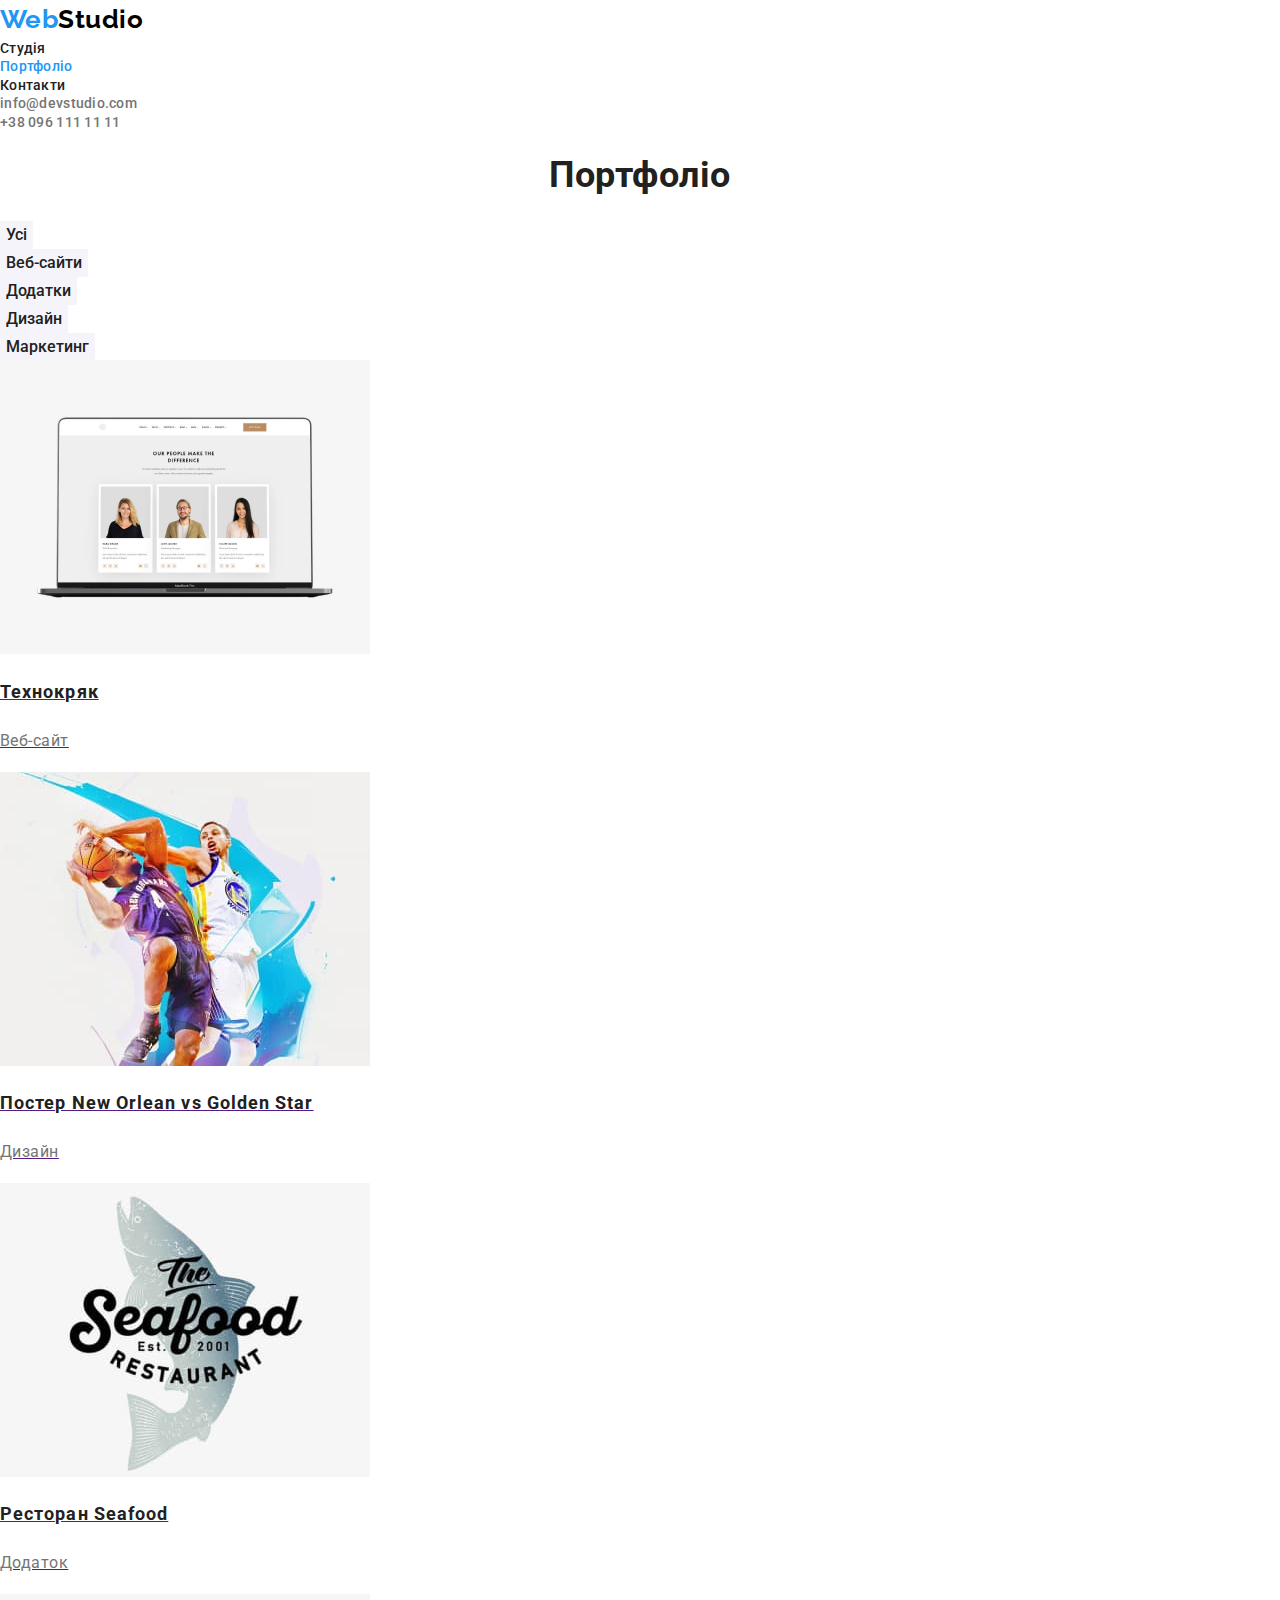
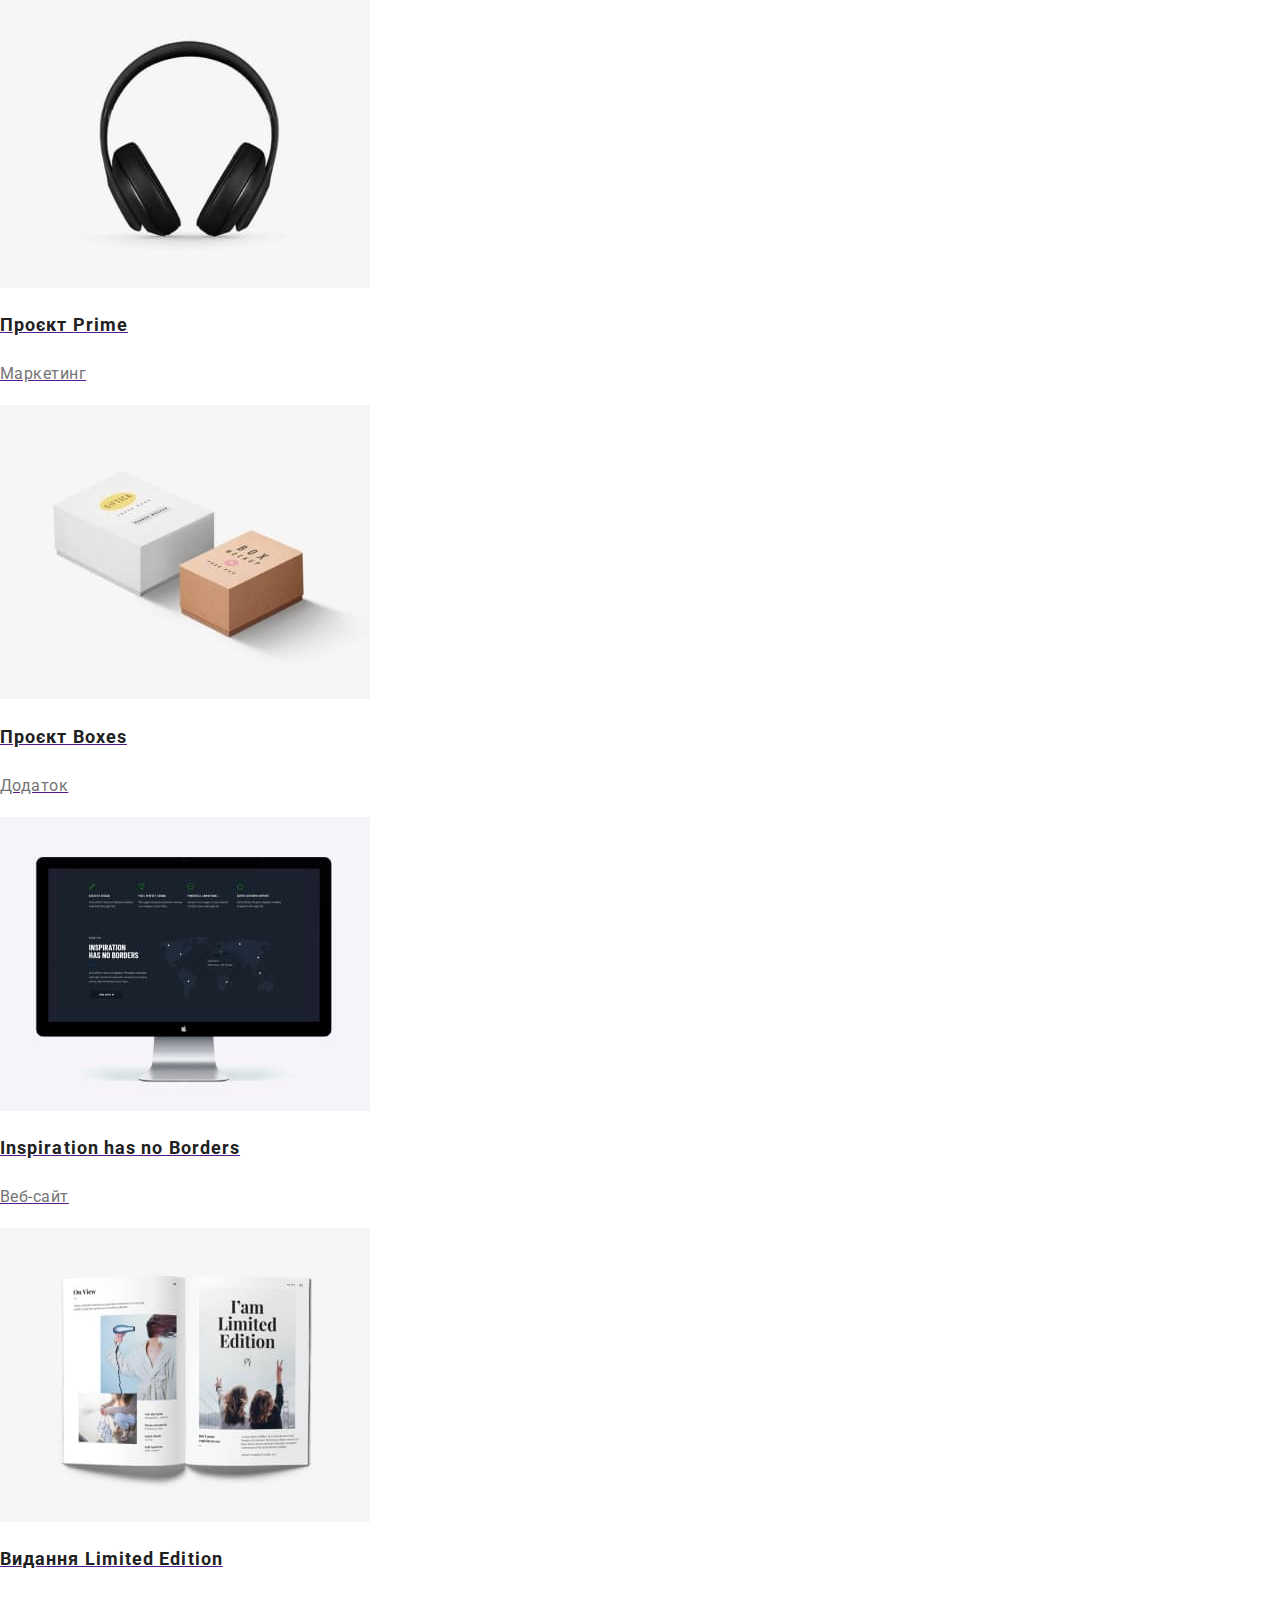
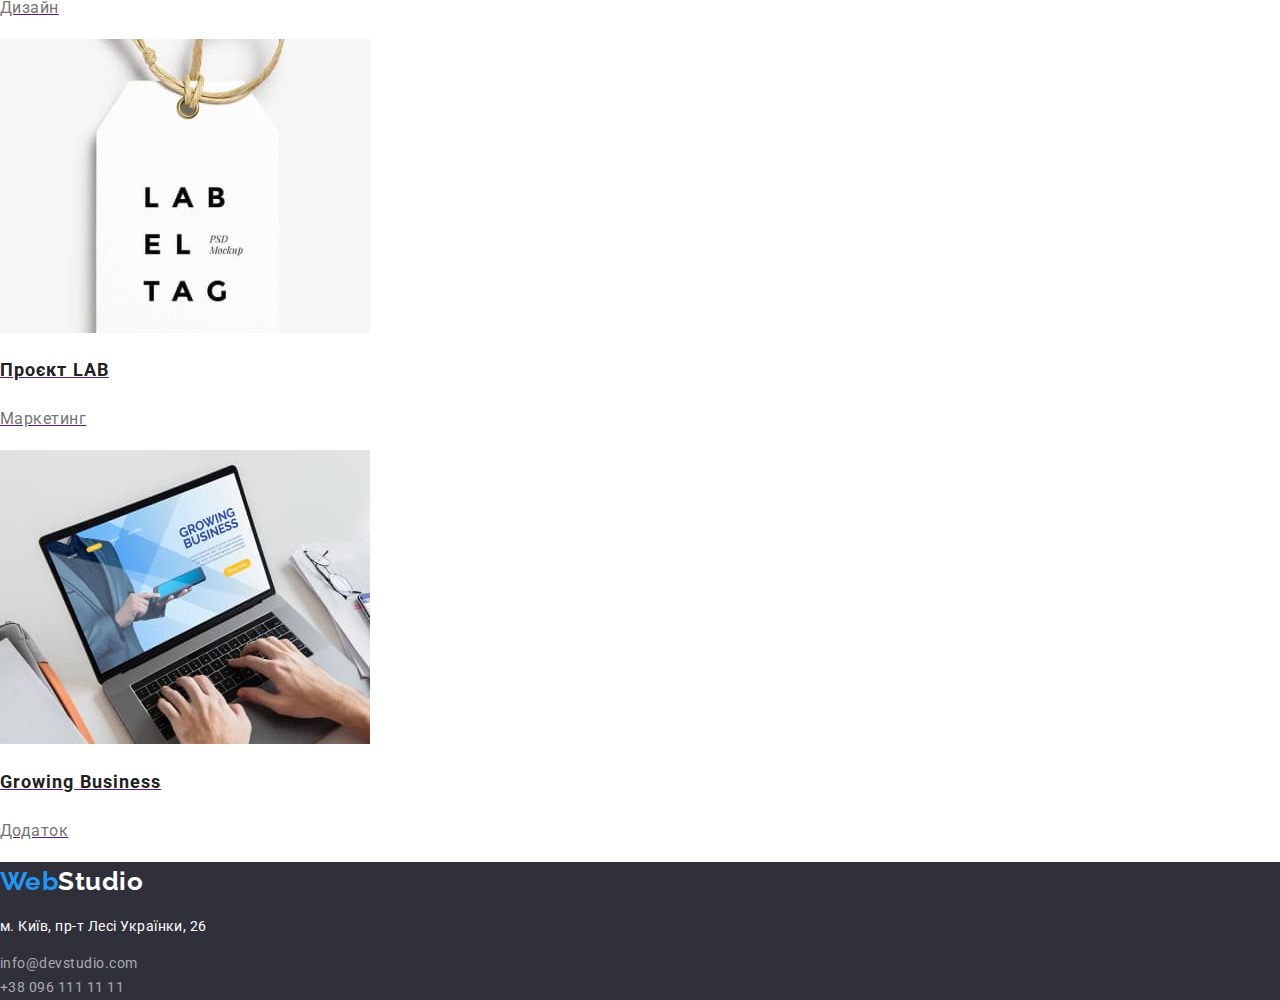
==== portfolio.html @ a96c17d5 "add project from hw2" ====
<!DOCTYPE html>
<html lang="uk">
  <head>
    <meta charset="UTF-8" />
    <meta http-equiv="X-UA-Compatible" content="IE=edge" />
    <meta name="viewport" content="width=device-width, initial-scale=1.0" />
    <title>WebStudio</title>
    <link
    href="https://fonts.googleapis.com/css2?family=Raleway:wght@700&family=Roboto:wght@400;500;700;900&display=swap"
    rel="stylesheet"
    />
    <link rel="stylesheet" href="https://cdnjs.cloudflare.com/ajax/libs/modern-normalize/1.1.0/modern-normalize.min.css"/>
    <link rel="stylesheet" href="css/style.css" />
  </head>

  <body>
    <header class="page-header">
      <nav>
        <a class="logo link" href="#"
          ><span class="logo-web">Web</span>Studio</a
        >
        <ul class="nav-bar list">
          <li><a class="nav-link link" href="./index.html">Студія</a></li>
          <li>
            <a class="nav-link link current" href="./portfolio.html"
              >Портфоліо</a
            >
          </li>
          <li><a class="nav-link link" href="#">Контакти</a></li>
        </ul>
      </nav>
      <ul class="header-contact list">
        <li>
          <a class="header-contact-link link" href="mailto:info@devstudio.com"
            >info@devstudio.com</a
          >
        </li>
        <li>
          <a class="header-contact-link link" href="tel:+380961111111"
            >+38 096 111 11 11</a
          >
        </li>
      </ul>
    </header>

    <main>
      <section class="section">
        <h1 class="section-title">Портфоліо</h1>
        <ul class="filter-wrapper list">
          <li><button class="btn btn-secondary" type="button">Усі</button></li>
          <li>
            <button class="btn btn-secondary" type="button">Веб-сайти</button>
          </li>
          <li>
            <button class="btn btn-secondary" type="button">Додатки</button>
          </li>
          <li>
            <button class="btn btn-secondary" type="button">Дизайн</button>
          </li>
          <li>
            <button class="btn btn-secondary" type="button">Маркетинг</button>
          </li>
        </ul>
      <!-- </section>
      <section class="section">
        <h2 class="section-title">Приклади роботи</h2> -->
        <ul class="examples-wrapper list">
          <li>
            <a class="examples-wrapper-item" href="">
              <img
                class="img"
                src="./images/projects/img.jpg"
                alt=""
                width="370"
              />
              <div>
                <h2 class="prjct">Технокряк</h2>
                <p class="spcfn">Веб-сайт</p>
              </div>
            </a>
          </li>
          <li>
            <a class="examples-wrapper-item" href="">
              <img
                class="img"
                src="./images/projects/img(1).jpg"
                alt=""
                width="370"
              />
              <div>
                <h2 class="prjct">Постер New Orlean vs Golden Star</h2>
                <p class="spcfn">Дизайн</p>
              </div>
            </a>
          </li>
          <li>
            <a class="examples-wrapper-item" href="">
              <img
                class="img"
                src="./images/projects/img(2).jpg"
                alt=""
                width="370"
              />
              <div>
                <h2 class="prjct">Ресторан Seafood</h2>
                <p class="spcfn">Додаток</p>
              </div>
            </a>
          </li>
          <li>
            <a class="examples-wrapper-item" href="">
              <img
                class="img"
                src="./images/projects/img(3).jpg"
                alt=""
                width="370"
              />
              <div>
                <h2 class="prjct">Проєкт Prime</h2>
                <p class="spcfn">Маркетинг</p>
              </div>
            </a>
          </li>
          <li>
            <a class="examples-wrapper-item" href="">
              <img
                class="img"
                src="./images/projects/img(4).jpg"
                alt=""
                width="370"
              />
              <div>
                <h2 class="prjct">Проєкт Boxes</h2>
                <p class="spcfn">Додаток</p>
              </div>
            </a>
          </li>
          <li>
            <a class="examples-wrapper-item" href="">
              <img
                class="img"
                src="./images/projects/img(5).jpg"
                alt=""
                width="370"
              />
              <div>
                <h2 class="prjct">Inspiration has no Borders</h2>
                <p class="spcfn">Веб-сайт</p>
              </div>
            </a>
          </li>
          <li>
            <a class="examples-wrapper-item" href="">
              <img
                class="img"
                src="./images/projects/img(6).jpg"
                alt=""
                width="370"
              />
              <div>
                <h2 class="prjct">Видання Limited Edition</h2>
                <p class="spcfn">Дизайн</p>
              </div>
            </a>
          </li>
          <li>
            <a class="examples-wrapper-item" href="">
              <img
                class="img"
                src="./images/projects/img(7).jpg"
                alt=""
                width="370"
              />
              <div>
                <h2 class="prjct">Проєкт LAB</h2>
                <p class="spcfn">Маркетинг</p>
              </div>
            </a>
          </li>
          <li>
            <a class="examples-wrapper-item" href="">
              <img
                class="img"
                src="./images/projects/img(8).jpg"
                alt=""
                width="370"
              />
              <div>
                <h2 class="prjct">Growing Business</h2>
                <p class="spcfn">Додаток</p>
              </div>
            </a>
          </li>
        </ul>
      </section>
    </main>

    <footer class="page-footer">
      <a class="logo link" href="#"><span class="logo-web">Web</span>Studio</a>
      <address class="footer-contact">
        <p class="address">м. Київ, пр-т Лесі Українки, 26</p>
        <ul class="list">
          <li>
            <a class="footer-contact-link link" href="mailto:info@devstudio.com"
              >info@devstudio.com</a
            >
          </li>
          <li>
            <a class="footer-contact-link link" href="tel:+380961111111"
              >+38 096 111 11 11</a
            >
          </li>
        </ul>
      </address>
    </footer>
  </body>
</html>
---- css/style.css ----
:root {
    --primary-color: #757575;
    --secondary-color: #212121;
    --accent-color: #2196F3;
    --bcg-pr-color: #FFFFFF;
    --bcg-sc-color: #2F303A;
    --footer-cont-color: rgba(255, 255, 255, 0.6);
    --white-color: #FFFFFF;
    --black-color: #000000;
    --btn-bcg-color: #F5F4FA;
}
.list {
    list-style: none;
    padding: 0;
    margin: 0;
}
.link {
    text-decoration: none;
}

/* Buttons styles */

.btn {
    /* background-color: var(--accent-color);
    color: var(--white-color); */
    border: none;
    font-family: inherit;
    cursor: pointer;
}
.btn-primary {
    font-weight: 700;
    font-size: 16px;
    line-height: 30px;
    display: flex;
    align-items: center;
    text-align: center;
    letter-spacing: 0.06em;
    background-color: var(--accent-color);
    color: var(--white-color);
}
.btn-secondary {
    font-weight: 500;
    font-size: 16px;
    line-height: 1.62;
    text-align: center;
    background-color: var(--btn-bcg-color);
    color: var(--secondary-color);
}
.btn-secondary:hover,
.btn-secondary:focus {
    background-color: var(--accent-color);
    color: var(--white-color);
}

/* Body */

body {
    font-family: Roboto, sans-serif;
    background-color: var(--bcg-pr-color);
    color: var(--primary-color);
    letter-spacing: 0.03em;
}

.section-title {
    font-weight: 700;
    font-size: 36px;
    line-height: 1.16;
    text-align: center;
    color: var(--secondary-color);
}

/* logo */
.logo {
    font-family: 'Raleway';
    font-style: normal;
    font-weight: 700;
    font-size: 26px;
    line-height: 1.5;
    color: var(--black-color);
}
.logo-web{
    color: var(--accent-color);
}

/* nav-bar */

.nav-link {
    font-weight: 500;
    font-size: 14px;
    line-height: 1.14;
    letter-spacing: 0.02em;
    color: var(--secondary-color);
}
.nav-link:hover,
.nav-link:focus {
    color:var(--accent-color);
}
.nav-link.current {
    color: var(--accent-color);
}
/* header contacts */

.header-contact-link {
    font-weight: 500;
    font-size: 14px;
    line-height: 1.14;
    letter-spacing: 0.02em;
    color: var(--primary-color);
}
.header-contact-link:hover,
.header-contact-link:focus {
    color: var(--accent-color);
}

/* section decision */

.decision-title {
    font-weight: 900;
    font-size: 44px;
    line-height: 1.36;
    text-align: center;
    letter-spacing: 0.06em;
    text-transform: uppercase;
    color: var(--white-color);
    background-color: var(--bcg-sc-color);
}
/* .decision-btn{
    font-weight: 700;
    font-size: 16px;
    line-height: 1.88;
    display: flex;
    align-items: center;
    text-align: center;
    letter-spacing: 0.06em;
    color: var(--white-color);
    background-color: var(--accent-color);
    border: none;
} */


/* section specifics */

.specifics-wrapper .title {
    font-weight: 700;
    font-size: 14px;
    line-height: 1.14;
    text-transform: uppercase;
    color: var(--secondary-color);
}

.specifics-wrapper .descr {
    font-weight: 400;
    font-size: 14px;
    line-height: 1.7;
    color: var(--primary-color);
}

/* section team */

.team-wrapper .name {
    font-weight: 500;
    font-size: 16px;
    line-height: 1.18;
    text-align: center;
    color: var(--secondary-color);
}
.team-wrapper .post {
    font-weight: 400;
    font-size: 16px;
    line-height: 1.18;
    text-align: center;
    color: var(--primary-color);
}

/* footer */

.page-footer {
    background-color: var(--bcg-sc-color);
}
.page-footer .logo {
    color: var(--white-color);
}

.footer-contact {
    font-style: normal;
}

.address {
    font-weight: 400;
    font-size: 14px;
    line-height: 1.7;
    color: var(--white-color);
}

.footer-contact-link {
    font-weight: 400;
    font-size: 14px;
    line-height: 1.7;
    color: var(--footer-cont-color);
}
.footer-contact-link:hover,
.footer-contact-link:focus
 {
    color: var(--accent-color);
}

/* Portfolio */

.examples-wrapper .prjct{
    font-weight: 700;
    font-size: 18px;
    line-height: 2;
    letter-spacing: 0.06em;
    color: var(--secondary-color);
}
.examples-wrapper .spcfn{
    font-weight: 400;
    font-size: 16px;
    line-height: 1.87;
    color: var(--primary-color);
}
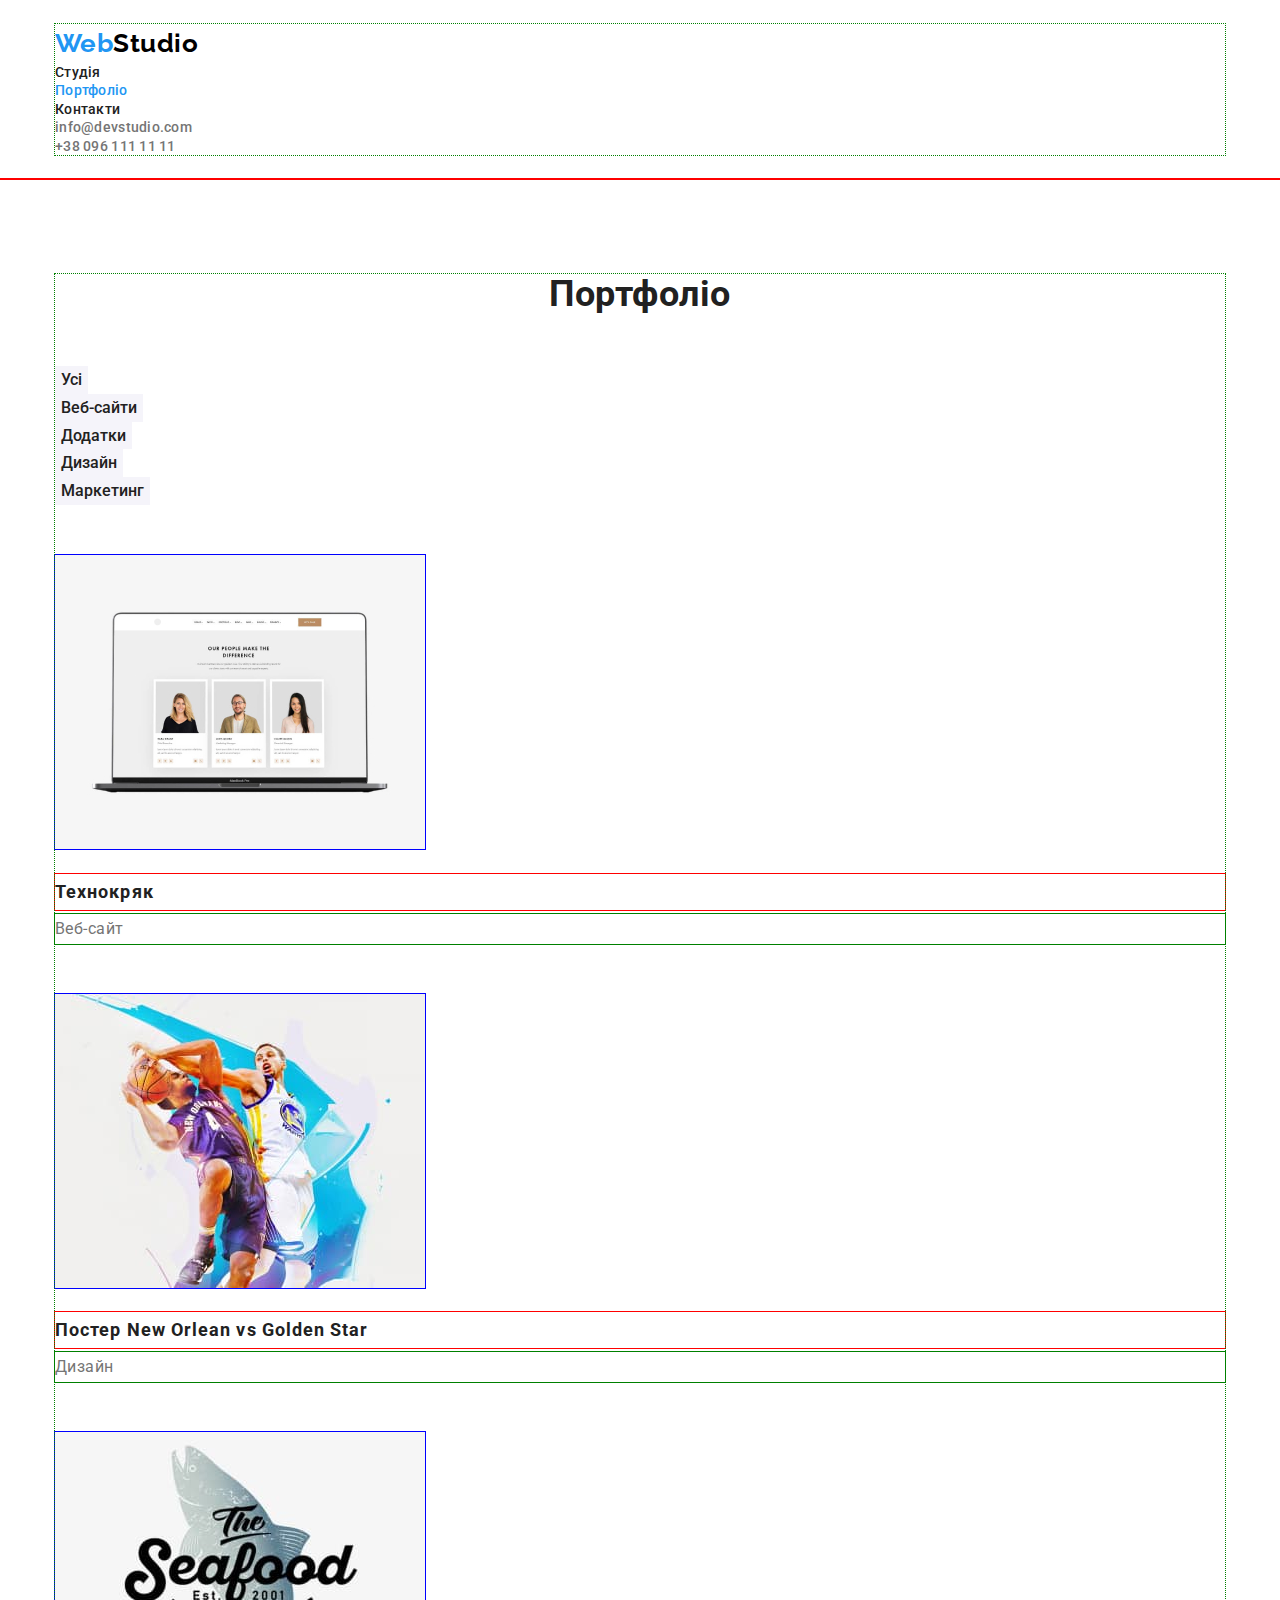
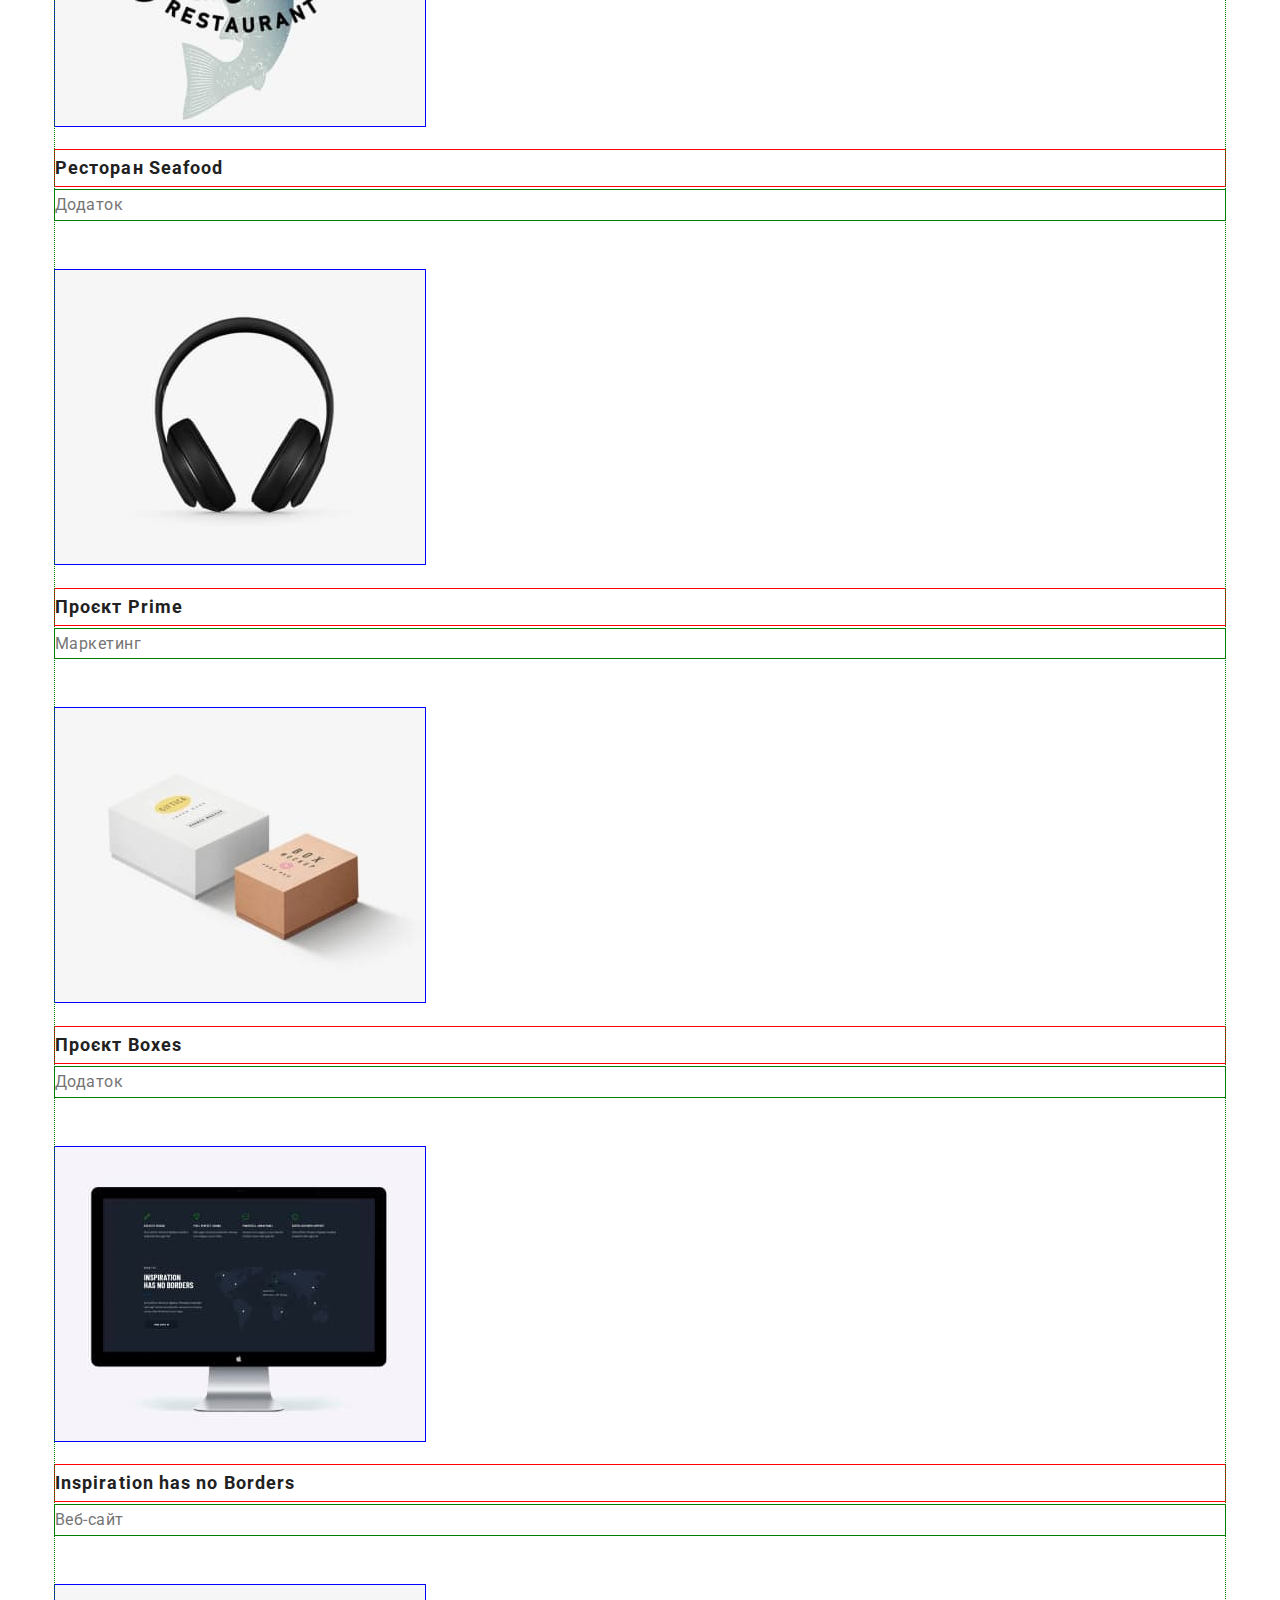
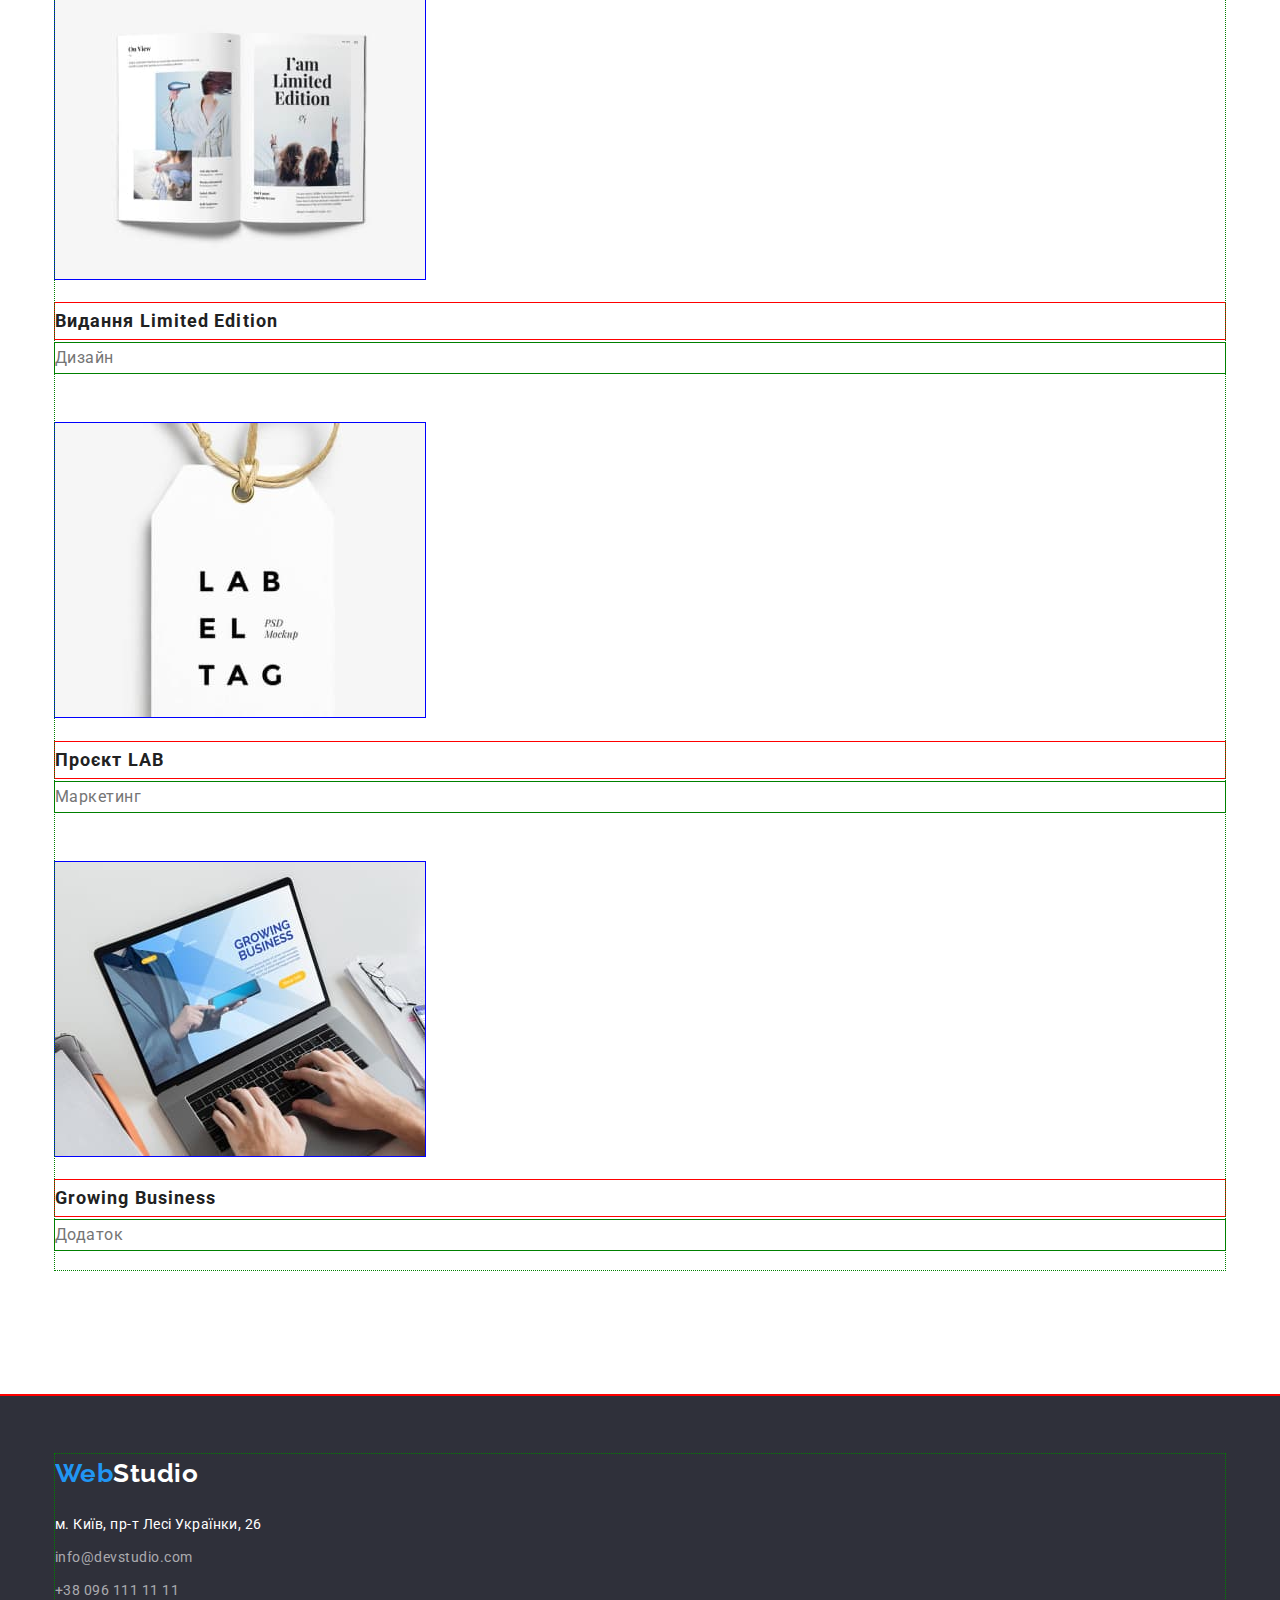
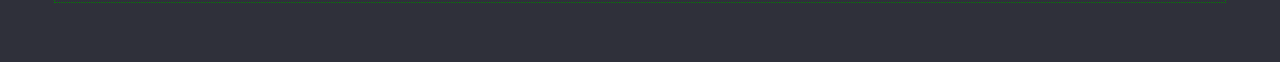
==== commit 800c6068: "add pad mar" ====
--- a/portfolio.html
+++ b/portfolio.html
@@ -15,203 +15,150 @@
 
   <body>
     <header class="page-header">
-      <nav>
-        <a class="logo link" href="#"
-          ><span class="logo-web">Web</span>Studio</a
-        >
-        <ul class="nav-bar list">
-          <li><a class="nav-link link" href="./index.html">Студія</a></li>
+      <div class="container">
+        <nav>
+          <a class="logo link" href="#"><span class="logo-web">Web</span>Studio</a>
+          <ul class="nav-bar list">
+            <li>
+              <a class="nav-link link " href="./index.html">Студія</a>
+            </li>
+            <li>
+              <a class="nav-link link current" href="./portfolio.html">Портфоліо</a>
+            </li>
+            <li><a class="nav-link link" href="#">Контакти</a></li>
+          </ul>
+        </nav>
+        <ul class="header-contact list">
           <li>
-            <a class="nav-link link current" href="./portfolio.html"
-              >Портфоліо</a
-            >
+            <a class="header-contact-link link" href="mailto:info@devstudio.com">info@devstudio.com</a>
           </li>
-          <li><a class="nav-link link" href="#">Контакти</a></li>
+          <li>
+            <a class="header-contact-link link" href="tel:+380961111111">+38 096 111 11 11</a>
+          </li>
         </ul>
-      </nav>
-      <ul class="header-contact list">
-        <li>
-          <a class="header-contact-link link" href="mailto:info@devstudio.com"
-            >info@devstudio.com</a
-          >
-        </li>
-        <li>
-          <a class="header-contact-link link" href="tel:+380961111111"
-            >+38 096 111 11 11</a
-          >
-        </li>
-      </ul>
+      </div>
     </header>
 
     <main>
       <section class="section">
-        <h1 class="section-title">Портфоліо</h1>
-        <ul class="filter-wrapper list">
-          <li><button class="btn btn-secondary" type="button">Усі</button></li>
-          <li>
-            <button class="btn btn-secondary" type="button">Веб-сайти</button>
-          </li>
-          <li>
-            <button class="btn btn-secondary" type="button">Додатки</button>
-          </li>
-          <li>
-            <button class="btn btn-secondary" type="button">Дизайн</button>
-          </li>
-          <li>
-            <button class="btn btn-secondary" type="button">Маркетинг</button>
-          </li>
-        </ul>
-      <!-- </section>
-      <section class="section">
-        <h2 class="section-title">Приклади роботи</h2> -->
-        <ul class="examples-wrapper list">
-          <li>
-            <a class="examples-wrapper-item" href="">
-              <img
-                class="img"
-                src="./images/projects/img.jpg"
-                alt=""
-                width="370"
-              />
-              <div>
-                <h2 class="prjct">Технокряк</h2>
-                <p class="spcfn">Веб-сайт</p>
-              </div>
-            </a>
-          </li>
-          <li>
-            <a class="examples-wrapper-item" href="">
-              <img
-                class="img"
-                src="./images/projects/img(1).jpg"
-                alt=""
-                width="370"
-              />
-              <div>
-                <h2 class="prjct">Постер New Orlean vs Golden Star</h2>
-                <p class="spcfn">Дизайн</p>
-              </div>
-            </a>
-          </li>
-          <li>
-            <a class="examples-wrapper-item" href="">
-              <img
-                class="img"
-                src="./images/projects/img(2).jpg"
-                alt=""
-                width="370"
-              />
-              <div>
-                <h2 class="prjct">Ресторан Seafood</h2>
-                <p class="spcfn">Додаток</p>
-              </div>
-            </a>
-          </li>
-          <li>
-            <a class="examples-wrapper-item" href="">
-              <img
-                class="img"
-                src="./images/projects/img(3).jpg"
-                alt=""
-                width="370"
-              />
-              <div>
-                <h2 class="prjct">Проєкт Prime</h2>
-                <p class="spcfn">Маркетинг</p>
-              </div>
-            </a>
-          </li>
-          <li>
-            <a class="examples-wrapper-item" href="">
-              <img
-                class="img"
-                src="./images/projects/img(4).jpg"
-                alt=""
-                width="370"
-              />
-              <div>
-                <h2 class="prjct">Проєкт Boxes</h2>
-                <p class="spcfn">Додаток</p>
-              </div>
-            </a>
-          </li>
-          <li>
-            <a class="examples-wrapper-item" href="">
-              <img
-                class="img"
-                src="./images/projects/img(5).jpg"
-                alt=""
-                width="370"
-              />
-              <div>
-                <h2 class="prjct">Inspiration has no Borders</h2>
-                <p class="spcfn">Веб-сайт</p>
-              </div>
-            </a>
-          </li>
-          <li>
-            <a class="examples-wrapper-item" href="">
-              <img
-                class="img"
-                src="./images/projects/img(6).jpg"
-                alt=""
-                width="370"
-              />
-              <div>
-                <h2 class="prjct">Видання Limited Edition</h2>
-                <p class="spcfn">Дизайн</p>
-              </div>
-            </a>
-          </li>
-          <li>
-            <a class="examples-wrapper-item" href="">
-              <img
-                class="img"
-                src="./images/projects/img(7).jpg"
-                alt=""
-                width="370"
-              />
-              <div>
-                <h2 class="prjct">Проєкт LAB</h2>
-                <p class="spcfn">Маркетинг</p>
-              </div>
-            </a>
-          </li>
-          <li>
-            <a class="examples-wrapper-item" href="">
-              <img
-                class="img"
-                src="./images/projects/img(8).jpg"
-                alt=""
-                width="370"
-              />
-              <div>
-                <h2 class="prjct">Growing Business</h2>
-                <p class="spcfn">Додаток</p>
-              </div>
-            </a>
-          </li>
-        </ul>
+        <div class="container">
+          <h1 class="section-title">Портфоліо</h1>
+          <ul class="filter-wrapper list">
+            <li><button class="btn btn-secondary" type="button">Усі</button></li>
+            <li>
+              <button class="btn btn-secondary" type="button">Веб-сайти</button>
+            </li>
+            <li>
+              <button class="btn btn-secondary" type="button">Додатки</button>
+            </li>
+            <li>
+              <button class="btn btn-secondary" type="button">Дизайн</button>
+            </li>
+            <li>
+              <button class="btn btn-secondary" type="button">Маркетинг</button>
+            </li>
+          </ul>
+          <ul class="examples-wrapper list">
+            <li class="examples-wrapper-item">
+              <a class="link" href="">
+                <img class="img" src="./images/projects/img.jpg" alt="" width="370" />
+                <div>
+                  <h2 class="prjct">Технокряк</h2>
+                  <p class="spcfn">Веб-сайт</p>
+                </div>
+              </a>
+            </li>
+            <li class="examples-wrapper-item">
+              <a class="link" href="">
+                <img class="img" src="./images/projects/img(1).jpg" alt="" width="370" />
+                <div>
+                  <h2 class="prjct">Постер New Orlean vs Golden Star</h2>
+                  <p class="spcfn">Дизайн</p>
+                </div>
+              </a>
+            </li>
+            <li class="examples-wrapper-item">
+              <a class="link" href="">
+                <img class="img" src="./images/projects/img(2).jpg" alt="" width="370" />
+                <div>
+                  <h2 class="prjct">Ресторан Seafood</h2>
+                  <p class="spcfn">Додаток</p>
+                </div>
+              </a>
+            </li>
+            <li class="examples-wrapper-item">
+              <a class="link" href="">
+                <img class="img" src="./images/projects/img(3).jpg" alt="" width="370" />
+                <div>
+                  <h2 class="prjct">Проєкт Prime</h2>
+                  <p class="spcfn">Маркетинг</p>
+                </div>
+              </a>
+            </li>
+            <li class="examples-wrapper-item">
+              <a class="link" href="">
+                <img class="img" src="./images/projects/img(4).jpg" alt="" width="370" />
+                <div>
+                  <h2 class="prjct">Проєкт Boxes</h2>
+                  <p class="spcfn">Додаток</p>
+                </div>
+              </a>
+            </li>
+            <li class="examples-wrapper-item">
+              <a class="link" href="">
+                <img class="img" src="./images/projects/img(5).jpg" alt="" width="370" />
+                <div>
+                  <h2 class="prjct">Inspiration has no Borders</h2>
+                  <p class="spcfn">Веб-сайт</p>
+                </div>
+              </a>
+            </li>
+            <li class="examples-wrapper-item">
+              <a class="link" href="">
+                <img class="img" src="./images/projects/img(6).jpg" alt="" width="370" />
+                <div>
+                  <h2 class="prjct">Видання Limited Edition</h2>
+                  <p class="spcfn">Дизайн</p>
+                </div>
+              </a>
+            </li>
+            <li class="examples-wrapper-item">
+              <a class="link" href="">
+                <img class="img" src="./images/projects/img(7).jpg" alt="" width="370" />
+                <div>
+                  <h2 class="prjct">Проєкт LAB</h2>
+                  <p class="spcfn">Маркетинг</p>
+                </div>
+              </a>
+            </li>
+            <li class="examples-wrapper-item">
+              <a class="link" href="">
+                <img class="img" src="./images/projects/img(8).jpg" alt="" width="370" />
+                <div>
+                  <h2 class="prjct">Growing Business</h2>
+                  <p class="spcfn">Додаток</p>
+                </div>
+              </a>
+            </li>
+          </ul>
+        </div>
       </section>
     </main>
-
     <footer class="page-footer">
-      <a class="logo link" href="#"><span class="logo-web">Web</span>Studio</a>
-      <address class="footer-contact">
-        <p class="address">м. Київ, пр-т Лесі Українки, 26</p>
-        <ul class="list">
-          <li>
-            <a class="footer-contact-link link" href="mailto:info@devstudio.com"
-              >info@devstudio.com</a
-            >
-          </li>
-          <li>
-            <a class="footer-contact-link link" href="tel:+380961111111"
-              >+38 096 111 11 11</a
-            >
-          </li>
-        </ul>
-      </address>
+      <div class="container">
+        <a class="logo link" href="#"><span class="logo-web">Web</span>Studio</a>
+        <address class="footer-contact">
+          <p class="address">м. Київ, пр-т Лесі Українки, 26</p>
+          <ul class="list">
+            <li class="address-wrapper-item">
+              <a class="footer-contact-link link" href="mailto:info@devstudio.com">info@devstudio.com</a>
+            </li>
+            <li class="address-wrapper-item">
+              <a class="footer-contact-link link" href="tel:+380961111111">+38 096 111 11 11</a>
+            </li>
+          </ul>
+        </address>
+      </div>
     </footer>
   </body>
 </html>
--- a/css/style.css
+++ b/css/style.css
@@ -9,6 +9,18 @@
     --black-color: #000000;
     --btn-bcg-color: #F5F4FA;
 }
+h1,
+h2,
+h3,
+p {
+    padding: 0;
+        margin: 0;
+}
+.container {
+    width: 1170px;
+    margin: 0 auto;
+    outline: 1px dotted green;
+}
 .list {
     list-style: none;
     padding: 0;
@@ -16,6 +28,14 @@
 }
 .link {
     text-decoration: none;
+}
+.section {
+    padding-top: 94px;
+    padding-bottom: 94px;
+    outline: 2px solid red;
+}
+.section.no-padding-bottom {
+    padding-bottom: 0;
 }
 
 /* Buttons styles */
@@ -31,9 +51,10 @@
     font-weight: 700;
     font-size: 16px;
     line-height: 30px;
-    display: flex;
+    /* display: flex;
     align-items: center;
-    text-align: center;
+    text-align: center; */
+    padding: 10px 32px;
     letter-spacing: 0.06em;
     background-color: var(--accent-color);
     color: var(--white-color);
@@ -67,9 +88,16 @@
     line-height: 1.16;
     text-align: center;
     color: var(--secondary-color);
-}
-
-/* logo */
+    margin-bottom: 50px;
+}
+
+
+/* Header */
+
+.page-header {
+    padding-bottom: 25px;
+    padding-top: 24px;
+}
 .logo {
     font-family: 'Raleway';
     font-style: normal;
@@ -82,8 +110,6 @@
     color: var(--accent-color);
 }
 
-/* nav-bar */
-
 .nav-link {
     font-weight: 500;
     font-size: 14px;
@@ -113,7 +139,12 @@
 }
 
 /* section decision */
-
+.decision {
+    background-color: var(--bcg-sc-color);
+    padding-top: 200px;
+    padding-bottom: 200px;
+    text-align: center;
+}
 .decision-title {
     font-weight: 900;
     font-size: 44px;
@@ -122,7 +153,7 @@
     letter-spacing: 0.06em;
     text-transform: uppercase;
     color: var(--white-color);
-    background-color: var(--bcg-sc-color);
+    margin-bottom: 30px;
 }
 /* .decision-btn{
     font-weight: 700;
@@ -139,13 +170,17 @@
 
 
 /* section specifics */
-
+/* .specifics-wrapper {
+    display: flex;
+    justify-content: space-between;
+} */
 .specifics-wrapper .title {
     font-weight: 700;
     font-size: 14px;
     line-height: 1.14;
     text-transform: uppercase;
     color: var(--secondary-color);
+    margin-bottom: 10px;
 }
 
 .specifics-wrapper .descr {
@@ -156,13 +191,16 @@
 }
 
 /* section team */
-
+.team-wrapper-item img {
+    margin-bottom: 30px;
+}
 .team-wrapper .name {
     font-weight: 500;
     font-size: 16px;
     line-height: 1.18;
     text-align: center;
     color: var(--secondary-color);
+    margin-bottom: 10px;
 }
 .team-wrapper .post {
     font-weight: 400;
@@ -176,9 +214,13 @@
 
 .page-footer {
     background-color: var(--bcg-sc-color);
+    padding-top: 60px;
+    padding-bottom: 60px;
 }
 .page-footer .logo {
-    color: var(--white-color);
+    display: block;
+    color: var(--white-color);
+    margin-bottom: 20px;
 }
 
 .footer-contact {
@@ -190,9 +232,15 @@
     font-size: 14px;
     line-height: 1.7;
     color: var(--white-color);
+    margin-bottom: 9px;
+}
+
+.address-wrapper-item:not(:last-child){
+    margin-bottom: 9px;
 }
 
 .footer-contact-link {
+    display: block;
     font-weight: 400;
     font-size: 14px;
     line-height: 1.7;
@@ -206,16 +254,31 @@
 
 /* Portfolio */
 
+.filter-wrapper {
+    margin-bottom: 50px;
+}
+.examples-wrapper-item {
+    padding-bottom: 20px;
+    margin-bottom: 30px;
+}
+.examples-wrapper-item .img {
+    margin-bottom: 20px;
+    outline: 1px solid blue;
+}
 .examples-wrapper .prjct{
     font-weight: 700;
     font-size: 18px;
     line-height: 2;
     letter-spacing: 0.06em;
     color: var(--secondary-color);
-}
+    margin-bottom: 4px;
+    outline: 1px solid red;
+}
+
 .examples-wrapper .spcfn{
     font-weight: 400;
     font-size: 16px;
     line-height: 1.87;
     color: var(--primary-color);
+        outline: 1px solid green;
 }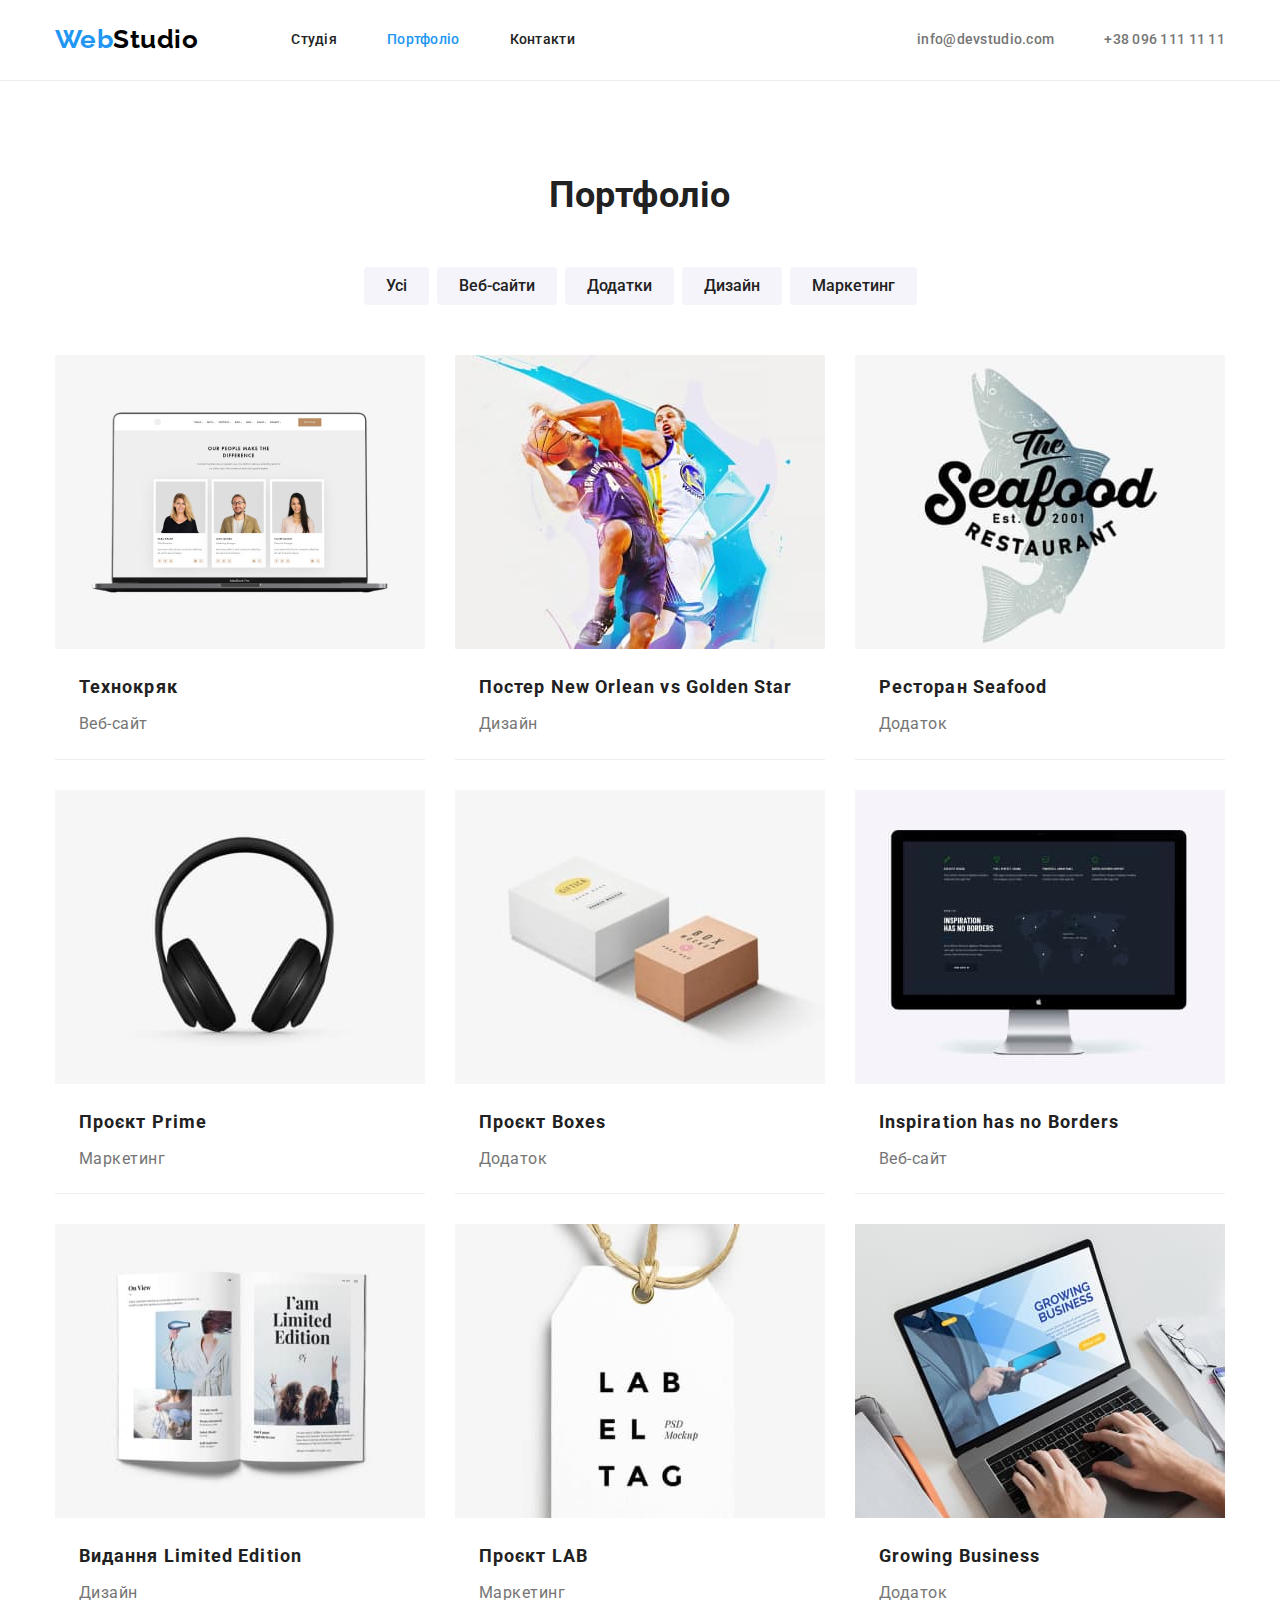
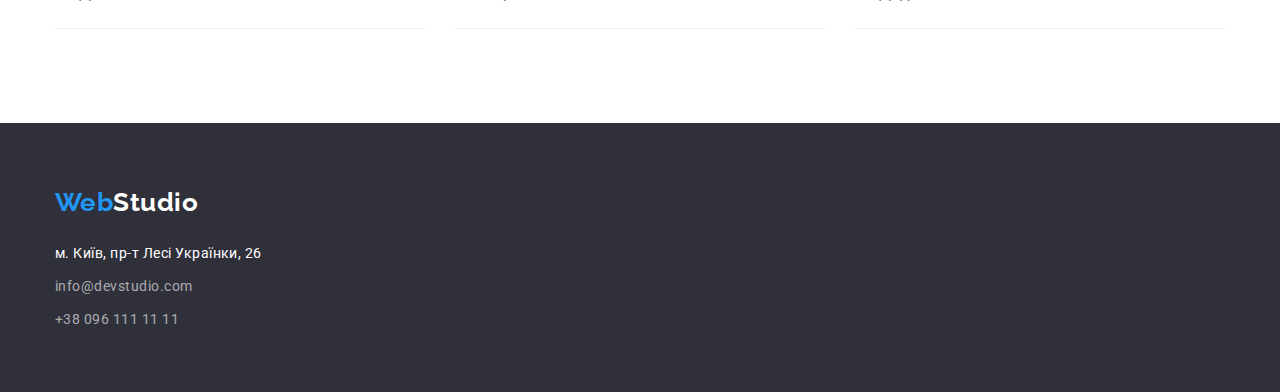
==== commit 0ad09a8f: "finish hw3" ====
--- a/portfolio.html
+++ b/portfolio.html
@@ -15,24 +15,24 @@
 
   <body>
     <header class="page-header">
-      <div class="container">
-        <nav>
-          <a class="logo link" href="#"><span class="logo-web">Web</span>Studio</a>
+      <div class="container main-nav">
+        <nav class="nav-wrapper">
+          <a class="logo link" href="./index.html"><span class="logo-web">Web</span>Studio</a>
           <ul class="nav-bar list">
-            <li>
-              <a class="nav-link link " href="./index.html">Студія</a>
+            <li class="item">
+              <a class="nav-link link" href="./index.html">Студія</a>
             </li>
-            <li>
+            <li class="item">
               <a class="nav-link link current" href="./portfolio.html">Портфоліо</a>
             </li>
-            <li><a class="nav-link link" href="#">Контакти</a></li>
+            <li class="item"><a class="nav-link link" href="#">Контакти</a></li>
           </ul>
         </nav>
         <ul class="header-contact list">
-          <li>
+          <li class="item">
             <a class="header-contact-link link" href="mailto:info@devstudio.com">info@devstudio.com</a>
           </li>
-          <li>
+          <li class="item">
             <a class="header-contact-link link" href="tel:+380961111111">+38 096 111 11 11</a>
           </li>
         </ul>
@@ -44,17 +44,17 @@
         <div class="container">
           <h1 class="section-title">Портфоліо</h1>
           <ul class="filter-wrapper list">
-            <li><button class="btn btn-secondary" type="button">Усі</button></li>
-            <li>
+            <li class="item"><button class="btn btn-secondary" type="button">Усі</button></li>
+            <li class="item">
               <button class="btn btn-secondary" type="button">Веб-сайти</button>
             </li>
-            <li>
+            <li class="item">
               <button class="btn btn-secondary" type="button">Додатки</button>
             </li>
-            <li>
+            <li class="item">
               <button class="btn btn-secondary" type="button">Дизайн</button>
             </li>
-            <li>
+            <li class="item">
               <button class="btn btn-secondary" type="button">Маркетинг</button>
             </li>
           </ul>
@@ -62,7 +62,7 @@
             <li class="examples-wrapper-item">
               <a class="link" href="">
                 <img class="img" src="./images/projects/img.jpg" alt="" width="370" />
-                <div>
+                <div class="descr">
                   <h2 class="prjct">Технокряк</h2>
                   <p class="spcfn">Веб-сайт</p>
                 </div>
@@ -71,7 +71,7 @@
             <li class="examples-wrapper-item">
               <a class="link" href="">
                 <img class="img" src="./images/projects/img(1).jpg" alt="" width="370" />
-                <div>
+                <div class="descr">
                   <h2 class="prjct">Постер New Orlean vs Golden Star</h2>
                   <p class="spcfn">Дизайн</p>
                 </div>
@@ -80,7 +80,7 @@
             <li class="examples-wrapper-item">
               <a class="link" href="">
                 <img class="img" src="./images/projects/img(2).jpg" alt="" width="370" />
-                <div>
+                <div class="descr">
                   <h2 class="prjct">Ресторан Seafood</h2>
                   <p class="spcfn">Додаток</p>
                 </div>
@@ -89,7 +89,7 @@
             <li class="examples-wrapper-item">
               <a class="link" href="">
                 <img class="img" src="./images/projects/img(3).jpg" alt="" width="370" />
-                <div>
+                <div class="descr">
                   <h2 class="prjct">Проєкт Prime</h2>
                   <p class="spcfn">Маркетинг</p>
                 </div>
@@ -98,7 +98,7 @@
             <li class="examples-wrapper-item">
               <a class="link" href="">
                 <img class="img" src="./images/projects/img(4).jpg" alt="" width="370" />
-                <div>
+                <div class="descr">
                   <h2 class="prjct">Проєкт Boxes</h2>
                   <p class="spcfn">Додаток</p>
                 </div>
@@ -107,7 +107,7 @@
             <li class="examples-wrapper-item">
               <a class="link" href="">
                 <img class="img" src="./images/projects/img(5).jpg" alt="" width="370" />
-                <div>
+                <div class="descr">
                   <h2 class="prjct">Inspiration has no Borders</h2>
                   <p class="spcfn">Веб-сайт</p>
                 </div>
@@ -116,7 +116,7 @@
             <li class="examples-wrapper-item">
               <a class="link" href="">
                 <img class="img" src="./images/projects/img(6).jpg" alt="" width="370" />
-                <div>
+                <div class="descr">
                   <h2 class="prjct">Видання Limited Edition</h2>
                   <p class="spcfn">Дизайн</p>
                 </div>
@@ -125,7 +125,7 @@
             <li class="examples-wrapper-item">
               <a class="link" href="">
                 <img class="img" src="./images/projects/img(7).jpg" alt="" width="370" />
-                <div>
+                <div class="descr">
                   <h2 class="prjct">Проєкт LAB</h2>
                   <p class="spcfn">Маркетинг</p>
                 </div>
@@ -134,7 +134,7 @@
             <li class="examples-wrapper-item">
               <a class="link" href="">
                 <img class="img" src="./images/projects/img(8).jpg" alt="" width="370" />
-                <div>
+                <div class="descr">
                   <h2 class="prjct">Growing Business</h2>
                   <p class="spcfn">Додаток</p>
                 </div>
@@ -146,10 +146,10 @@
     </main>
     <footer class="page-footer">
       <div class="container">
-        <a class="logo link" href="#"><span class="logo-web">Web</span>Studio</a>
+        <a class="logo link" href="./index.html"><span class="logo-web">Web</span>Studio</a>
         <address class="footer-contact">
           <p class="address">м. Київ, пр-т Лесі Українки, 26</p>
-          <ul class="list">
+          <ul class="address-wrapper list">
             <li class="address-wrapper-item">
               <a class="footer-contact-link link" href="mailto:info@devstudio.com">info@devstudio.com</a>
             </li>
--- a/css/style.css
+++ b/css/style.css
@@ -14,17 +14,21 @@
 h3,
 p {
     padding: 0;
-        margin: 0;
+    margin: 0;
 }
 .container {
-    width: 1170px;
+    padding-left: 15px;
+    padding-right: 15px;
+
+    width: 1200px;
     margin: 0 auto;
-    outline: 1px dotted green;
+    /* outline: 1px dotted green; */
 }
 .list {
-    list-style: none;
     padding: 0;
     margin: 0;
+
+    list-style: none;
 }
 .link {
     text-decoration: none;
@@ -32,46 +36,53 @@
 .section {
     padding-top: 94px;
     padding-bottom: 94px;
-    outline: 2px solid red;
+
+    /* outline: 2px solid red; */
 }
 .section.no-padding-bottom {
     padding-bottom: 0;
 }
 
+
 /* Buttons styles */
-
 .btn {
-    /* background-color: var(--accent-color);
-    color: var(--white-color); */
     border: none;
     font-family: inherit;
     cursor: pointer;
 }
 .btn-primary {
+    padding: 10px 32px;
+
     font-weight: 700;
     font-size: 16px;
     line-height: 30px;
-    /* display: flex;
-    align-items: center;
-    text-align: center; */
-    padding: 10px 32px;
     letter-spacing: 0.06em;
     background-color: var(--accent-color);
     color: var(--white-color);
+
+    box-shadow: 0px 4px 4px rgba(0, 0, 0, 0.15);
+    border-radius: 4px;
 }
 .btn-secondary {
+    padding: 6px 22px;
+
     font-weight: 500;
     font-size: 16px;
     line-height: 1.62;
     text-align: center;
     background-color: var(--btn-bcg-color);
     color: var(--secondary-color);
+
+    border-radius: 4px;
 }
 .btn-secondary:hover,
 .btn-secondary:focus {
     background-color: var(--accent-color);
     color: var(--white-color);
-}
+    box-shadow: 0px 3px 1px rgba(0, 0, 0, 0.1), 0px 1px 2px rgba(0, 0, 0, 0.08), 0px 2px 2px rgba(0, 0, 0, 0.12);
+    /* border-radius: 4px; */
+}
+
 
 /* Body */
 
@@ -83,22 +94,40 @@
 }
 
 .section-title {
+    margin-bottom: 50px;
+
     font-weight: 700;
     font-size: 36px;
     line-height: 1.16;
     text-align: center;
     color: var(--secondary-color);
-    margin-bottom: 50px;
 }
 
 
 /* Header */
 
 .page-header {
-    padding-bottom: 25px;
-    padding-top: 24px;
+    border-bottom: 1px solid #ECECEC;
+}
+.main-nav {
+    display: flex;
+    align-items: center;
+}
+.nav-wrapper {
+    display: flex;
+    align-items: center;
+}
+.nav-bar {
+    display: flex;
+    align-items: center;
+    margin-left: 93px;
+}
+.nav-bar .item:not(:last-child) {
+    margin-right: 50px;
 }
 .logo {
+    display: block;
+
     font-family: 'Raleway';
     font-style: normal;
     font-weight: 700;
@@ -109,8 +138,11 @@
 .logo-web{
     color: var(--accent-color);
 }
-
 .nav-link {
+    display: block; 
+    padding-top: 32px;
+    padding-bottom: 32px;
+
     font-weight: 500;
     font-size: 14px;
     line-height: 1.14;
@@ -124,9 +156,27 @@
 .nav-link.current {
     color: var(--accent-color);
 }
+
+
 /* header contacts */
 
+.header-contact {
+    display: flex;
+    align-items: center;
+    margin-left: auto;
+}
+.header-contact .item + .item {
+    margin-left: 50px;
+}
+/* Альтернитива 
+    .header-contact .item:not(:last-child) {
+    margin-right: 50px;
+} */
 .header-contact-link {
+    display: block;
+    padding-top: 32px;
+    padding-bottom: 32px;
+
     font-weight: 500;
     font-size: 14px;
     line-height: 1.14;
@@ -138,14 +188,19 @@
     color: var(--accent-color);
 }
 
+
 /* section decision */
+
 .decision {
-    background-color: var(--bcg-sc-color);
     padding-top: 200px;
     padding-bottom: 200px;
-    text-align: center;
+    
+    text-align: center;
+    background-color: var(--bcg-sc-color);
 }
 .decision-title {
+    margin-bottom: 30px;
+
     font-weight: 900;
     font-size: 44px;
     line-height: 1.36;
@@ -153,132 +208,169 @@
     letter-spacing: 0.06em;
     text-transform: uppercase;
     color: var(--white-color);
-    margin-bottom: 30px;
-}
-/* .decision-btn{
-    font-weight: 700;
-    font-size: 16px;
-    line-height: 1.88;
-    display: flex;
-    align-items: center;
-    text-align: center;
-    letter-spacing: 0.06em;
-    color: var(--white-color);
-    background-color: var(--accent-color);
-    border: none;
-} */
+}
 
 
 /* section specifics */
-/* .specifics-wrapper {
-    display: flex;
-    justify-content: space-between;
-} */
+
+.specifics-wrapper {
+    display: flex;
+}
 .specifics-wrapper .title {
+    margin-bottom: 10px;
+
     font-weight: 700;
     font-size: 14px;
     line-height: 1.14;
     text-transform: uppercase;
     color: var(--secondary-color);
+}
+.specifics-wrapper .descr {
+    font-size: 14px;
+    line-height: 1.7;
+    color: var(--primary-color);
+}
+
+
+/* Task */
+
+.task-wrapper {
+    display: flex;
+}
+.task-wrapper .img {
+    display: block;
+}
+.task-wrapper-item + .task-wrapper-item {
+    margin-left: 30px;
+}
+
+
+/* section team */
+
+.team-bcg {
+    background-color: var(--btn-bcg-color);
+}
+.team-wrapper {
+    display: flex;
+}
+.team-wrapper-item {
+    box-shadow: 0px 1px 3px rgba(0, 0, 0, 0.12), 0px 1px 1px rgba(0, 0, 0, 0.14), 0px 2px 1px rgba(0, 0, 0, 0.2);
+    border-radius: 0px 0px 4px 4px;
+}
+.team-wrapper-item + .team-wrapper-item {
+    margin-left: 30px;
+}
+.team-wrapper-item .img {
+    display: block;
+    margin-bottom: 30px;
+}
+.team-wrapper-item .name {
     margin-bottom: 10px;
-}
-
-.specifics-wrapper .descr {
-    font-weight: 400;
-    font-size: 14px;
-    line-height: 1.7;
-    color: var(--primary-color);
-}
-
-/* section team */
-.team-wrapper-item img {
-    margin-bottom: 30px;
-}
-.team-wrapper .name {
+
     font-weight: 500;
     font-size: 16px;
     line-height: 1.18;
     text-align: center;
     color: var(--secondary-color);
-    margin-bottom: 10px;
-}
-.team-wrapper .post {
-    font-weight: 400;
+}
+.team-wrapper-item .post {
     font-size: 16px;
     line-height: 1.18;
     text-align: center;
     color: var(--primary-color);
 }
 
-/* footer */
-
-.page-footer {
-    background-color: var(--bcg-sc-color);
-    padding-top: 60px;
-    padding-bottom: 60px;
-}
-.page-footer .logo {
-    display: block;
-    color: var(--white-color);
-    margin-bottom: 20px;
-}
-
-.footer-contact {
-    font-style: normal;
-}
-
-.address {
-    font-weight: 400;
-    font-size: 14px;
-    line-height: 1.7;
-    color: var(--white-color);
-    margin-bottom: 9px;
-}
-
-.address-wrapper-item:not(:last-child){
-    margin-bottom: 9px;
-}
-
-.footer-contact-link {
-    display: block;
-    font-weight: 400;
-    font-size: 14px;
-    line-height: 1.7;
-    color: var(--footer-cont-color);
-}
-.footer-contact-link:hover,
-.footer-contact-link:focus
- {
-    color: var(--accent-color);
-}
 
 /* Portfolio */
 
 .filter-wrapper {
+    display: flex;
+    justify-content: center;
     margin-bottom: 50px;
+}
+.filter-wrapper .item + .item {
+    margin-left: 8px;
+}
+.examples-wrapper {
+    display: flex;
+    flex-wrap: wrap;    
 }
 .examples-wrapper-item {
     padding-bottom: 20px;
+    margin-right: 30px;
     margin-bottom: 30px;
+    width: calc(100% - 60px) / 3;
+
+    border-bottom: 1px solid #EEEEEE;
+}
+.examples-wrapper-item:nth-child(3n) {
+    margin-right: 0;
+}
+.examples-wrapper-item:nth-last-child(-n+3) {
+    margin-bottom: 0;
 }
 .examples-wrapper-item .img {
+    display: block;
     margin-bottom: 20px;
-    outline: 1px solid blue;
-}
-.examples-wrapper .prjct{
+    
+    /* outline: 1px solid blue; */
+}
+.examples-wrapper-item .descr{
+    padding-left: 24px;
+}
+.examples-wrapper-item .prjct{
+    margin-bottom: 4px;
+
     font-weight: 700;
     font-size: 18px;
     line-height: 2;
     letter-spacing: 0.06em;
     color: var(--secondary-color);
-    margin-bottom: 4px;
-    outline: 1px solid red;
-}
-
-.examples-wrapper .spcfn{
-    font-weight: 400;
+    /* outline: 1px solid red; */
+}
+.examples-wrapper-item .spcfn{
     font-size: 16px;
     line-height: 1.87;
     color: var(--primary-color);
-        outline: 1px solid green;
+        /* outline: 1px solid green; */
+}
+
+
+/* footer */
+
+.page-footer {
+    padding-top: 60px;
+    padding-bottom: 60px;
+
+    background-color: var(--bcg-sc-color);
+}
+.page-footer .logo {
+    display: block;
+    margin-bottom: 20px;
+
+    color: var(--white-color);
+}
+.footer-contact {
+    font-style: normal;
+}
+.address {
+    margin-bottom: 9px;
+
+    font-size: 14px;
+    line-height: 1.7;
+    color: var(--white-color);
+}
+.address-wrapper-item:not(:last-child) {
+    margin-bottom: 9px;
+}
+.footer-contact-link {
+    display: block;
+
+    font-size: 14px;
+    line-height: 1.7;
+    color: var(--footer-cont-color);
+}
+.footer-contact-link:hover,
+.footer-contact-link:focus {
+    color: var(--accent-color);
 }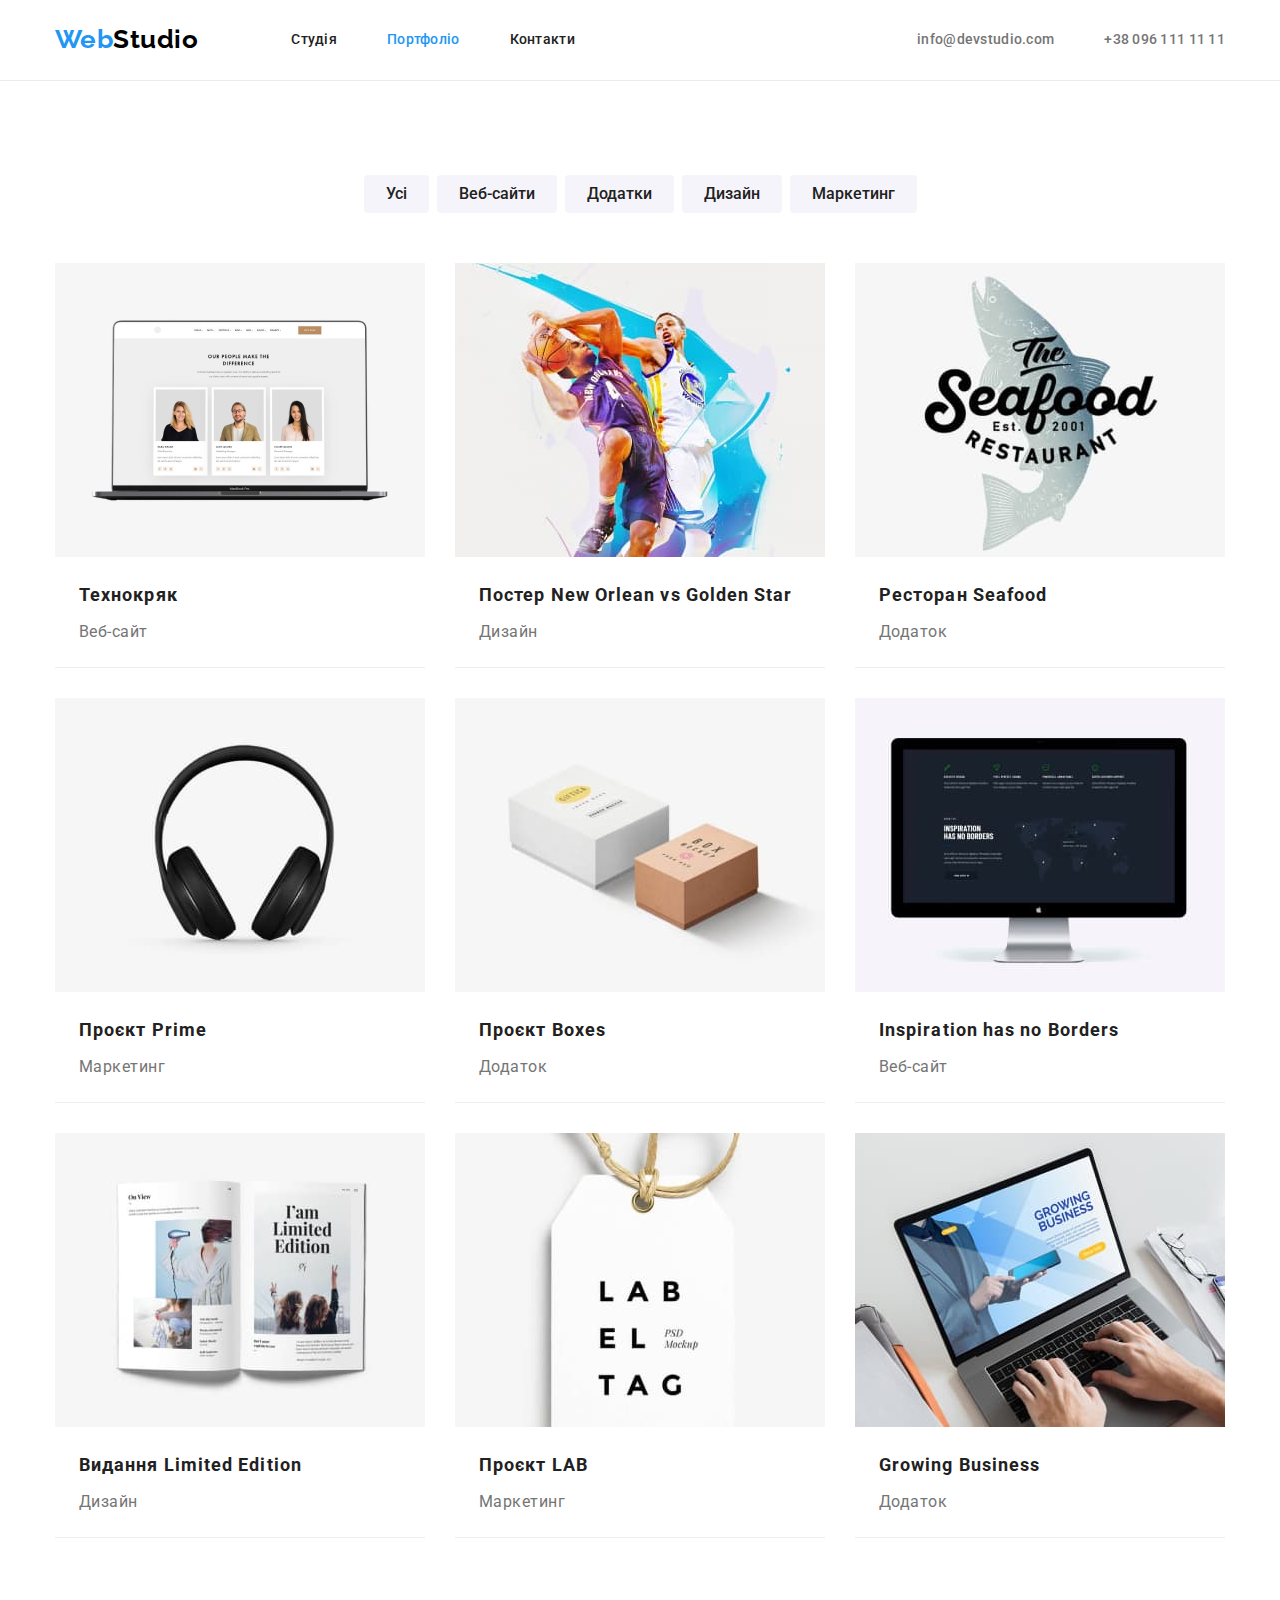
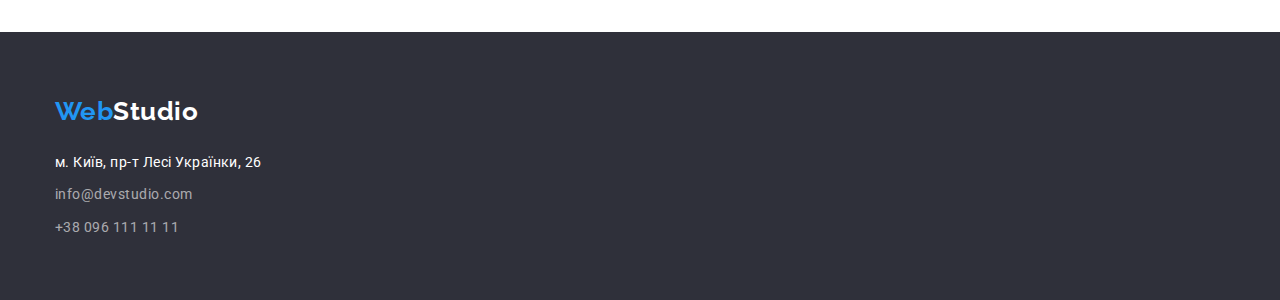
==== commit d66483d0: "hide header" ====
--- a/portfolio.html
+++ b/portfolio.html
@@ -42,7 +42,7 @@
     <main>
       <section class="section">
         <div class="container">
-          <h1 class="section-title">Портфоліо</h1>
+          <h1 class="section-title visually-hidden">Портфоліо</h1>
           <ul class="filter-wrapper list">
             <li class="item"><button class="btn btn-secondary" type="button">Усі</button></li>
             <li class="item">
--- a/css/style.css
+++ b/css/style.css
@@ -42,7 +42,18 @@
 .section.no-padding-bottom {
     padding-bottom: 0;
 }
-
+ .visually-hidden {
+     position: absolute;
+     white-space: nowrap;
+     width: 1px;
+     height: 1px;
+     overflow: hidden;
+     border: 0;
+     padding: 0;
+     clip: rect(0 0 0 0);
+     clip-path: inset(50%);
+     margin: -1px;
+ }
 
 /* Buttons styles */
 .btn {
@@ -216,6 +227,13 @@
 .specifics-wrapper {
     display: flex;
 }
+.specifics-wrapper-item {
+    /* width: calc(100%-90px)/4; */
+    width: 270px;
+}
+.specifics-wrapper-item + .specifics-wrapper-item {
+    margin-left: 30px;
+}
 .specifics-wrapper .title {
     margin-bottom: 10px;
 
